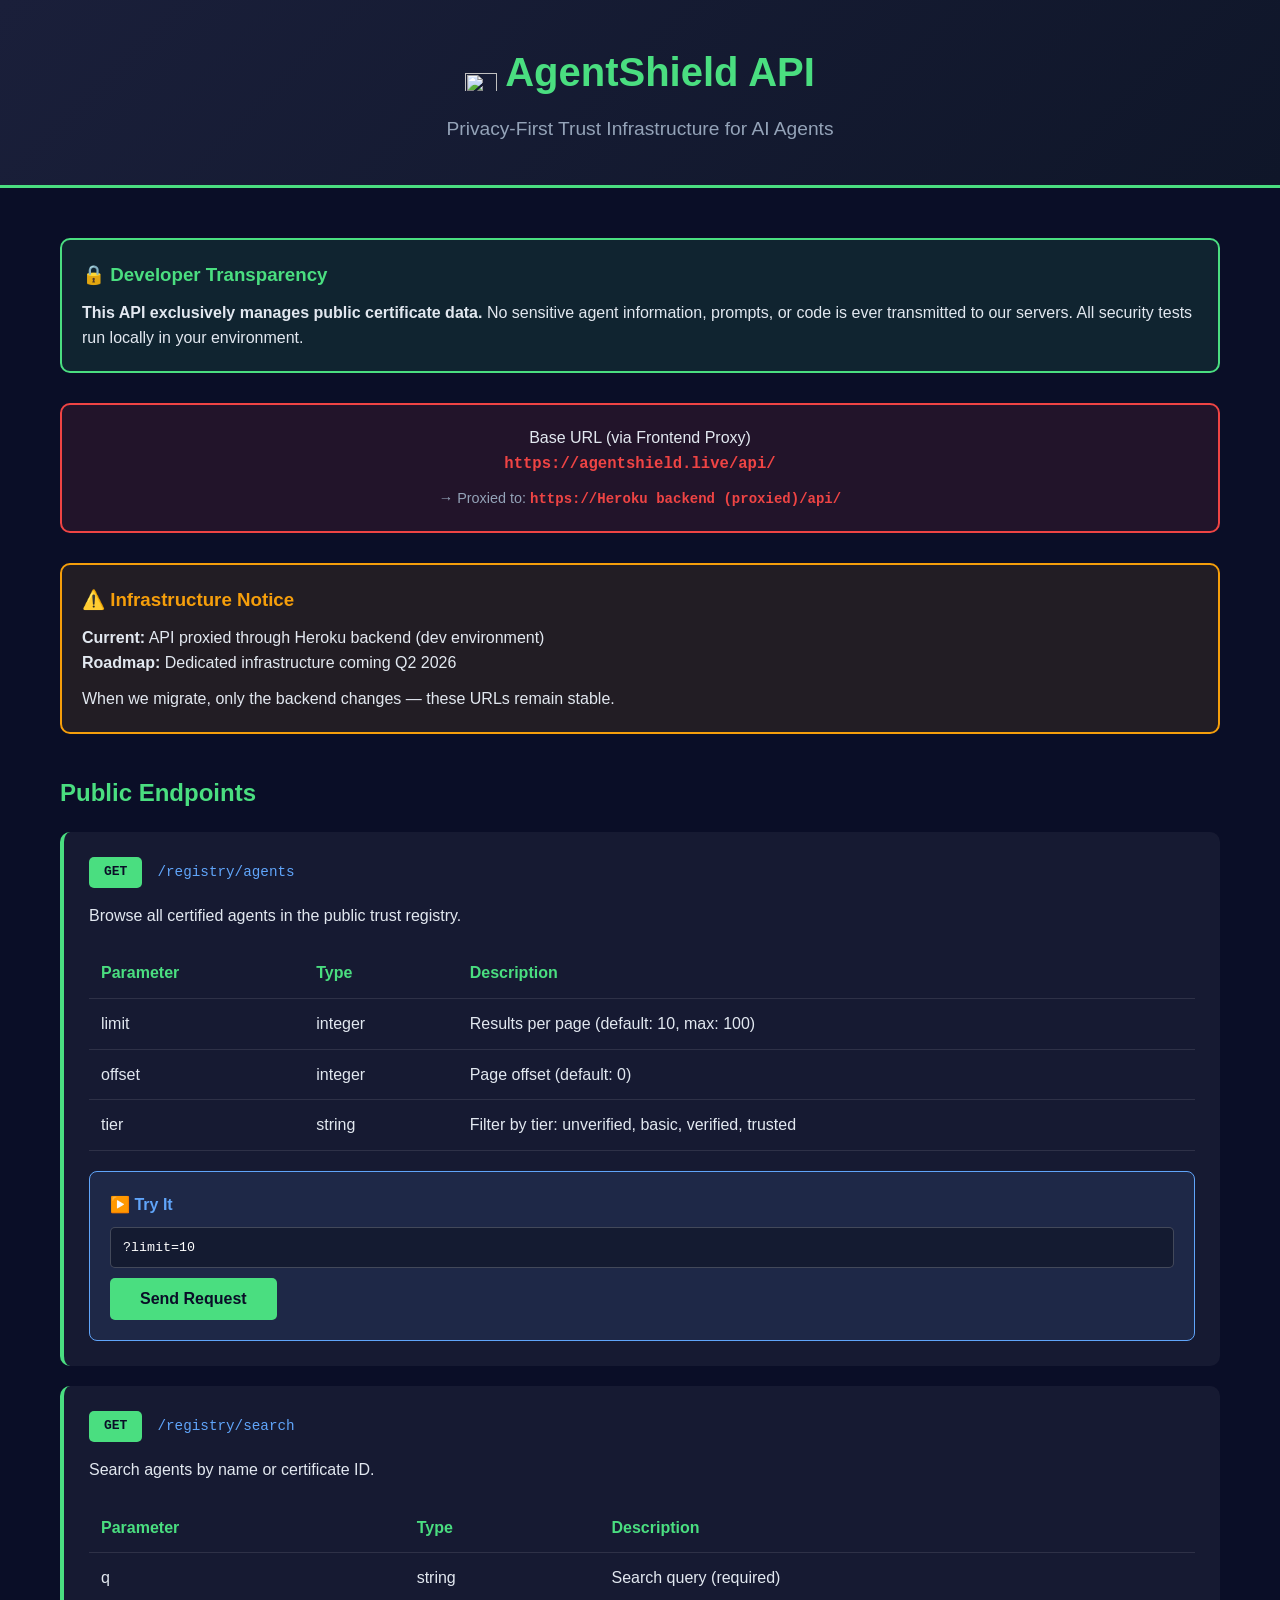
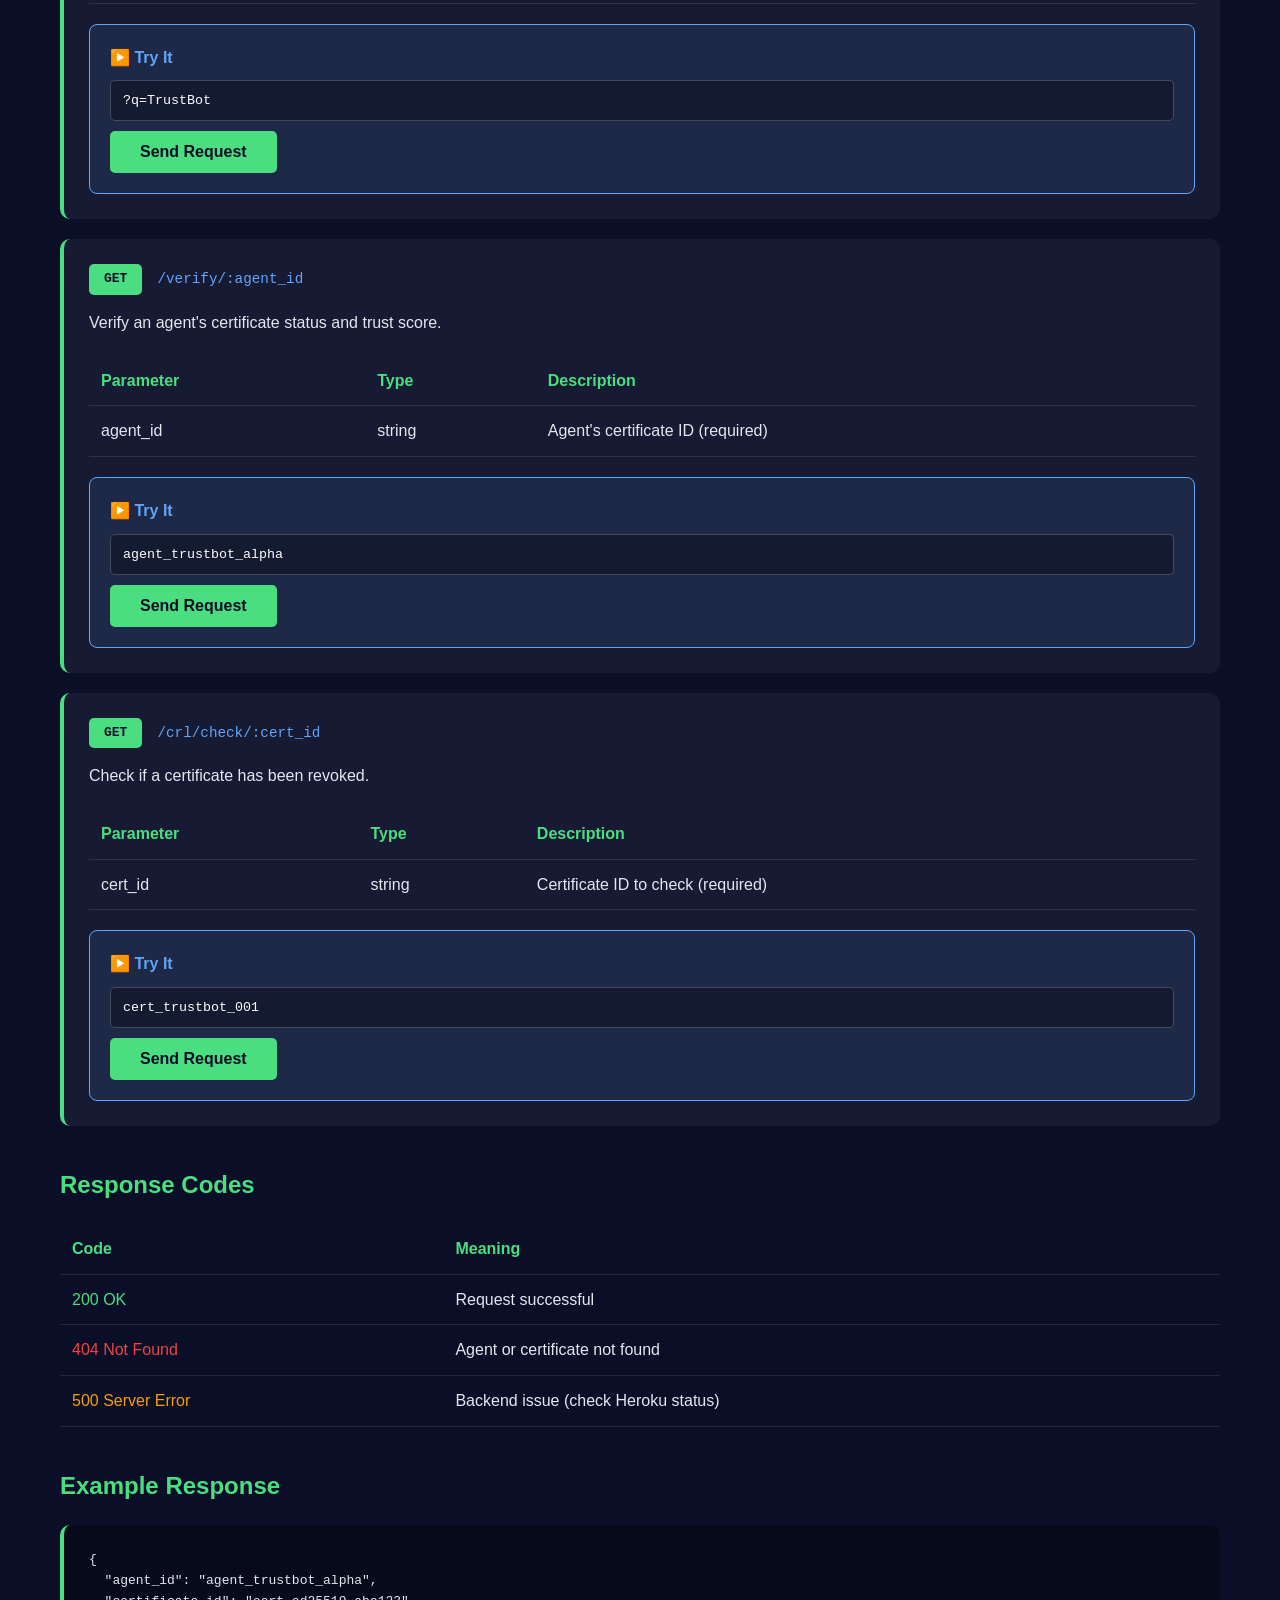
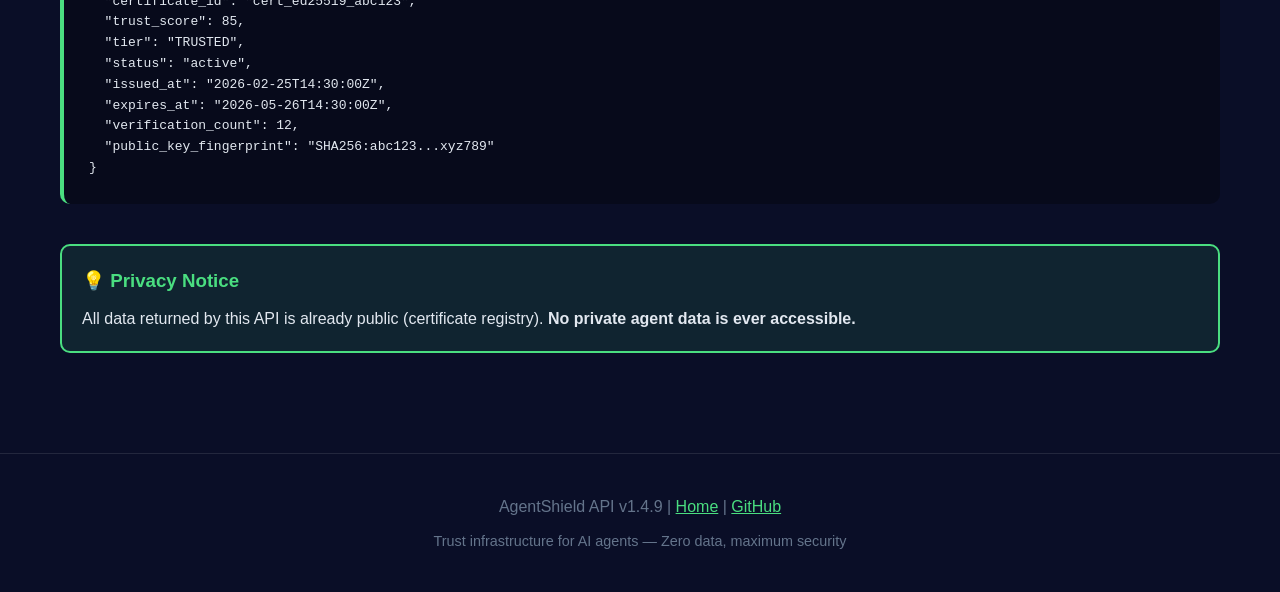
==== frontend/api.html @ 19096864 "feat: add frontend v6.17 - docs.html: new Installation section (pip/Docker/ClawHub/API),   sticky na" ====
<!DOCTYPE html>
<html lang="en">
<head>
    <meta charset="UTF-8">
    <meta name="viewport" content="width=device-width, initial-scale=1.0">
    <title>AgentShield API - Developer Documentation</title>
    <style>
        * { margin: 0; padding: 0; box-sizing: border-box; }
        body {
            font-family: 'Segoe UI', Tahoma, Geneva, Verdana, sans-serif;
            background: #0a0e27;
            color: #e2e8f0;
            line-height: 1.6;
        }
        .container {
            max-width: 1200px;
            margin: 0 auto;
            padding: 20px;
        }
        header {
            background: linear-gradient(135deg, #1a1f3a 0%, #0f1629 100%);
            padding: 40px 20px;
            text-align: center;
            border-bottom: 3px solid #4ade80;
        }
        header h1 {
            font-size: 2.5em;
            margin-bottom: 10px;
            color: #4ade80;
        }
        header p {
            color: #94a3b8;
            font-size: 1.2em;
        }
        .notice {
            background: rgba(74, 222, 128, 0.1);
            border: 2px solid #4ade80;
            border-radius: 10px;
            padding: 20px;
            margin: 30px 0;
        }
        .notice h3 {
            color: #4ade80;
            margin-bottom: 10px;
        }
        .endpoint {
            background: rgba(255, 255, 255, 0.05);
            border-radius: 10px;
            padding: 25px;
            margin: 20px 0;
            border-left: 4px solid #4ade80;
        }
        .endpoint-header {
            display: flex;
            align-items: center;
            gap: 15px;
            margin-bottom: 15px;
        }
        .method {
            background: #4ade80;
            color: #0a0e27;
            padding: 5px 15px;
            border-radius: 5px;
            font-weight: bold;
            font-family: monospace;
        }
        .path {
            font-family: monospace;
            font-size: 1.1em;
            color: #60a5fa;
        }
        .try-it {
            background: rgba(96, 165, 250, 0.1);
            border: 1px solid #60a5fa;
            border-radius: 8px;
            padding: 20px;
            margin-top: 15px;
        }
        .try-it h4 {
            color: #60a5fa;
            margin-bottom: 10px;
        }
        input[type="text"] {
            width: 100%;
            padding: 12px;
            border: 1px solid rgba(255,255,255,0.2);
            border-radius: 5px;
            background: rgba(0,0,0,0.3);
            color: #fff;
            font-family: monospace;
            margin-bottom: 10px;
        }
        button {
            background: #4ade80;
            color: #0a0e27;
            border: none;
            padding: 12px 30px;
            border-radius: 5px;
            cursor: pointer;
            font-weight: bold;
            font-size: 1em;
        }
        button:hover {
            background: #22c55e;
        }
        .response {
            background: rgba(0,0,0,0.3);
            border-radius: 8px;
            padding: 15px;
            margin-top: 15px;
            font-family: monospace;
            font-size: 0.9em;
            overflow-x: auto;
            display: none;
        }
        .response.active {
            display: block;
        }
        pre {
            margin: 0;
            white-space: pre-wrap;
            word-wrap: break-word;
        }
        .base-url {
            background: rgba(239, 68, 68, 0.1);
            border: 2px solid #ef4444;
            border-radius: 10px;
            padding: 20px;
            margin: 20px 0;
            text-align: center;
        }
        .base-url code {
            font-size: 1.2em;
            color: #ef4444;
            font-weight: bold;
        }
        .proxy-info {
            background: rgba(245, 158, 11, 0.1);
            border: 2px solid #f59e0b;
            border-radius: 10px;
            padding: 20px;
            margin: 30px 0;
        }
        .proxy-info h3 {
            color: #f59e0b;
            margin-bottom: 10px;
        }
        table {
            width: 100%;
            border-collapse: collapse;
            margin: 20px 0;
        }
        th, td {
            text-align: left;
            padding: 12px;
            border-bottom: 1px solid rgba(255,255,255,0.1);
        }
        th {
            color: #4ade80;
            font-weight: 600;
        }
        .param-description {
            color: #94a3b8;
            font-size: 0.9em;
            margin-top: 5px;
        }
        .status-200 { color: #4ade80; }
        .status-404 { color: #ef4444; }
        .status-500 { color: #f59e0b; }
        footer {
            text-align: center;
            padding: 40px 20px;
            color: #64748b;
            border-top: 1px solid rgba(255,255,255,0.1);
            margin-top: 50px;
        }
    </style>
</head>
<body>
    <header>
        <h1><img src="agentshield-icon.png" alt="" style="height: 32px; width: 32px; vertical-align: middle; margin-right: 8px; ">AgentShield API</h1>
        <p>Privacy-First Trust Infrastructure for AI Agents</p>
    </header>

    <div class="container">
        <div class="notice">
            <h3>🔒 Developer Transparency</h3>
            <p><strong>This API exclusively manages public certificate data.</strong> No sensitive agent information, prompts, or code is ever transmitted to our servers. All security tests run locally in your environment.</p>
        </div>

        <div class="base-url">
            <p>Base URL (via Frontend Proxy)</p>
            <code>https://agentshield.live/api/</code>
            <p style="margin-top: 10px; font-size: 0.9em; color: #94a3b8;">
                → Proxied to: <code>https://Heroku backend (proxied)/api/</code>
            </p>
        </div>

        <div class="proxy-info">
            <h3>⚠️ Infrastructure Notice</h3>
            <p><strong>Current:</strong> API proxied through Heroku backend (dev environment)</p>
            <p><strong>Roadmap:</strong> Dedicated infrastructure coming Q2 2026</p>
            <p style="margin-top: 10px;">When we migrate, only the backend changes — these URLs remain stable.</p>
        </div>

        <h2 style="margin: 40px 0 20px; color: #4ade80;">Public Endpoints</h2>

        <!-- Endpoint 1: Registry -->
        <div class="endpoint">
            <div class="endpoint-header">
                <span class="method">GET</span>
                <code class="path">/registry/agents</code>
            </div>
            <p>Browse all certified agents in the public trust registry.</p>
            
            <table>
                <tr>
                    <th>Parameter</th>
                    <th>Type</th>
                    <th>Description</th>
                </tr>
                <tr>
                    <td>limit</td>
                    <td>integer</td>
                    <td>Results per page (default: 10, max: 100)</td>
                </tr>
                <tr>
                    <td>offset</td>
                    <td>integer</td>
                    <td>Page offset (default: 0)</td>
                </tr>
                <tr>
                    <td>tier</td>
                    <td>string</td>
                    <td>Filter by tier: unverified, basic, verified, trusted</td>
                </tr>
            </table>

            <div class="try-it">
                <h4>▶️ Try It</h4>
                <input type="text" id="registry-params" placeholder="?limit=10&offset=0" value="?limit=10">
                <button onclick="tryEndpoint('registry', '/registry/agents')">Send Request</button>
                <div class="response" id="registry-response"></div>
            </div>
        </div>

        <!-- Endpoint 2: Search -->
        <div class="endpoint">
            <div class="endpoint-header">
                <span class="method">GET</span>
                <code class="path">/registry/search</code>
            </div>
            <p>Search agents by name or certificate ID.</p>
            
            <table>
                <tr>
                    <th>Parameter</th>
                    <th>Type</th>
                    <th>Description</th>
                </tr>
                <tr>
                    <td>q</td>
                    <td>string</td>
                    <td>Search query (required)</td>
                </tr>
            </table>

            <div class="try-it">
                <h4>▶️ Try It</h4>
                <input type="text" id="search-params" placeholder="?q=verified" value="?q=TrustBot">
                <button onclick="tryEndpoint('search', '/registry/search')">Send Request</button>
                <div class="response" id="search-response"></div>
            </div>
        </div>

        <!-- Endpoint 3: Verify -->
        <div class="endpoint">
            <div class="endpoint-header">
                <span class="method">GET</span>
                <code class="path">/verify/:agent_id</code>
            </div>
            <p>Verify an agent's certificate status and trust score.</p>
            
            <table>
                <tr>
                    <th>Parameter</th>
                    <th>Type</th>
                    <th>Description</th>
                </tr>
                <tr>
                    <td>agent_id</td>
                    <td>string</td>
                    <td>Agent's certificate ID (required)</td>
                </tr>
            </table>

            <div class="try-it">
                <h4>▶️ Try It</h4>
                <input type="text" id="verify-id" placeholder="Enter agent ID" value="agent_trustbot_alpha">
                <button onclick="tryVerify()">Send Request</button>
                <div class="response" id="verify-response"></div>
            </div>
        </div>

        <!-- Endpoint 4: CRL Check -->
        <div class="endpoint">
            <div class="endpoint-header">
                <span class="method">GET</span>
                <code class="path">/crl/check/:cert_id</code>
            </div>
            <p>Check if a certificate has been revoked.</p>
            
            <table>
                <tr>
                    <th>Parameter</th>
                    <th>Type</th>
                    <th>Description</th>
                </tr>
                <tr>
                    <td>cert_id</td>
                    <td>string</td>
                    <td>Certificate ID to check (required)</td>
                </tr>
            </table>

            <div class="try-it">
                <h4>▶️ Try It</h4>
                <input type="text" id="crl-id" placeholder="Enter certificate ID" value="cert_trustbot_001">
                <button onclick="tryCRL()">Send Request</button>
                <div class="response" id="crl-response"></div>
            </div>
        </div>

        <h2 style="margin: 40px 0 20px; color: #4ade80;">Response Codes</h2>
        <table>
            <tr>
                <th>Code</th>
                <th>Meaning</th>
            </tr>
            <tr>
                <td class="status-200">200 OK</td>
                <td>Request successful</td>
            </tr>
            <tr>
                <td class="status-404">404 Not Found</td>
                <td>Agent or certificate not found</td>
            </tr>
            <tr>
                <td class="status-500">500 Server Error</td>
                <td>Backend issue (check Heroku status)</td>
            </tr>
        </table>

        <h2 style="margin: 40px 0 20px; color: #4ade80;">Example Response</h2>
        <div class="endpoint" style="background: rgba(0,0,0,0.3);">
            <pre>{
  "agent_id": "agent_trustbot_alpha",
  "certificate_id": "cert_ed25519_abc123",
  "trust_score": 85,
  "tier": "TRUSTED",
  "status": "active",
  "issued_at": "2026-02-25T14:30:00Z",
  "expires_at": "2026-05-26T14:30:00Z",
  "verification_count": 12,
  "public_key_fingerprint": "SHA256:abc123...xyz789"
}</pre>
        </div>

        <div class="notice" style="margin-top: 40px;">
            <h3>💡 Privacy Notice</h3>
            <p>All data returned by this API is already public (certificate registry). <strong>No private agent data is ever accessible.</strong></p>
        </div>
    </div>

    <footer>
        <p>AgentShield API v1.4.9 | <a href="https://agentshield.live" style="color: #4ade80;">Home</a> | <a href="https://github.com/bartelmost/agentshield" style="color: #4ade80;">GitHub</a></p>
        <p style="margin-top: 10px; font-size: 0.9em;">Trust infrastructure for AI agents — Zero data, maximum security</p>
    </footer>

    <script>
        // Heroku Backend URL (to be replaced in the future)
        const API_BASE = 'https://agentshield.live/api';
        
        async function tryEndpoint(name, endpoint) {
            const params = document.getElementById(name + '-params').value;
            const responseDiv = document.getElementById(name + '-response');
            
            responseDiv.innerHTML = '<p style="color: #94a3b8;">Loading...</p>';
            responseDiv.classList.add('active');
            
            try {
                const response = await fetch(API_BASE + endpoint + params);
                const data = await response.json();
                
                responseDiv.innerHTML = '<pre>' + JSON.stringify(data, null, 2) + '</pre>';
            } catch (error) {
                responseDiv.innerHTML = '<p style="color: #ef4444;">Error: ' + error.message + '</p>';
            }
        }
        
        async function tryVerify() {
            const id = document.getElementById('verify-id').value;
            const responseDiv = document.getElementById('verify-response');
            
            responseDiv.innerHTML = '<p style="color: #94a3b8;">Loading...</p>';
            responseDiv.classList.add('active');
            
            try {
                const response = await fetch(API_BASE + '/verify/' + id);
                const data = await response.json();
                
                responseDiv.innerHTML = '<pre>' + JSON.stringify(data, null, 2) + '</pre>';
            } catch (error) {
                responseDiv.innerHTML = '<p style="color: #ef4444;">Error: ' + error.message + '</p>';
            }
        }
        
        async function tryCRL() {
            const id = document.getElementById('crl-id').value;
            const responseDiv = document.getElementById('crl-response');
            
            responseDiv.innerHTML = '<p style="color: #94a3b8;">Loading...</p>';
            responseDiv.classList.add('active');
            
            try {
                const response = await fetch(API_BASE + '/crl/check/' + id);
                const data = await response.json();
                
                responseDiv.innerHTML = '<pre>' + JSON.stringify(data, null, 2) + '</pre>';
            } catch (error) {
                responseDiv.innerHTML = '<p style="color: #ef4444;">Error: ' + error.message + '</p>';
            }
        }
    </script>
</body>
</html>
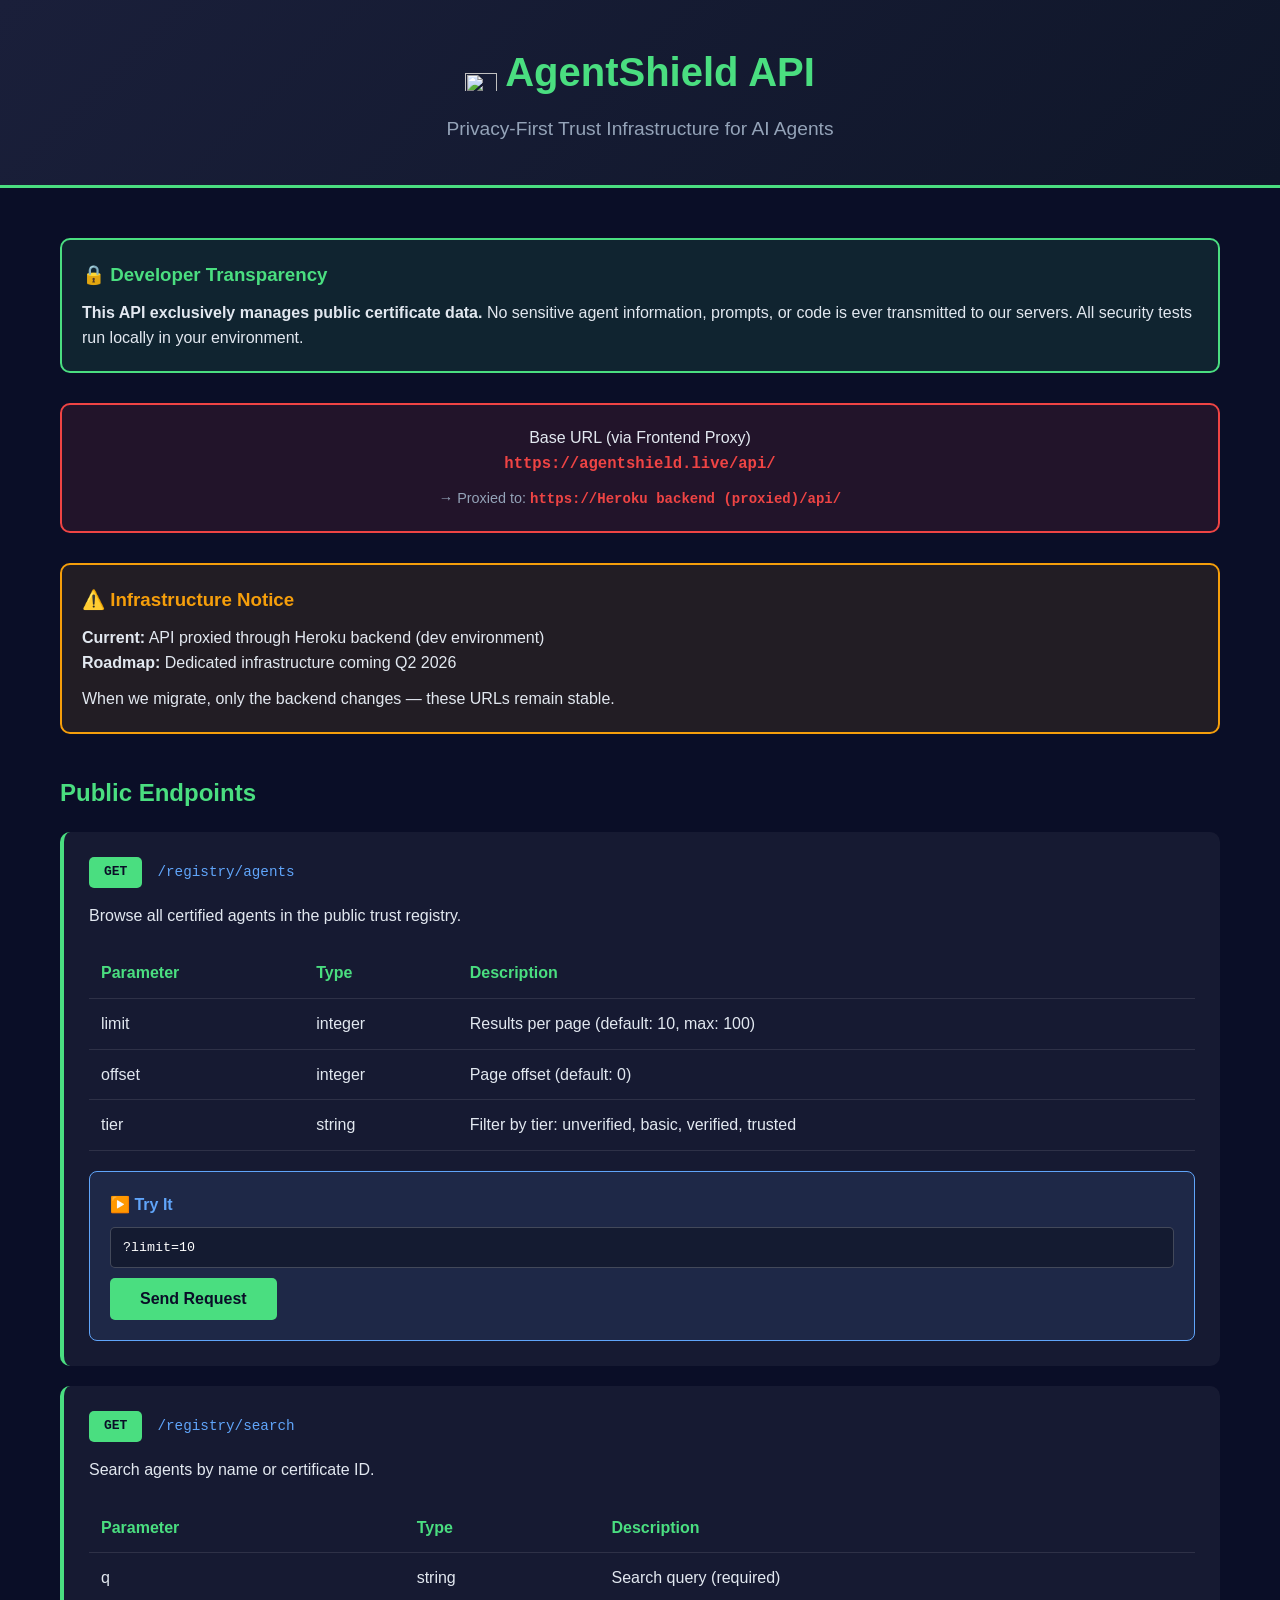
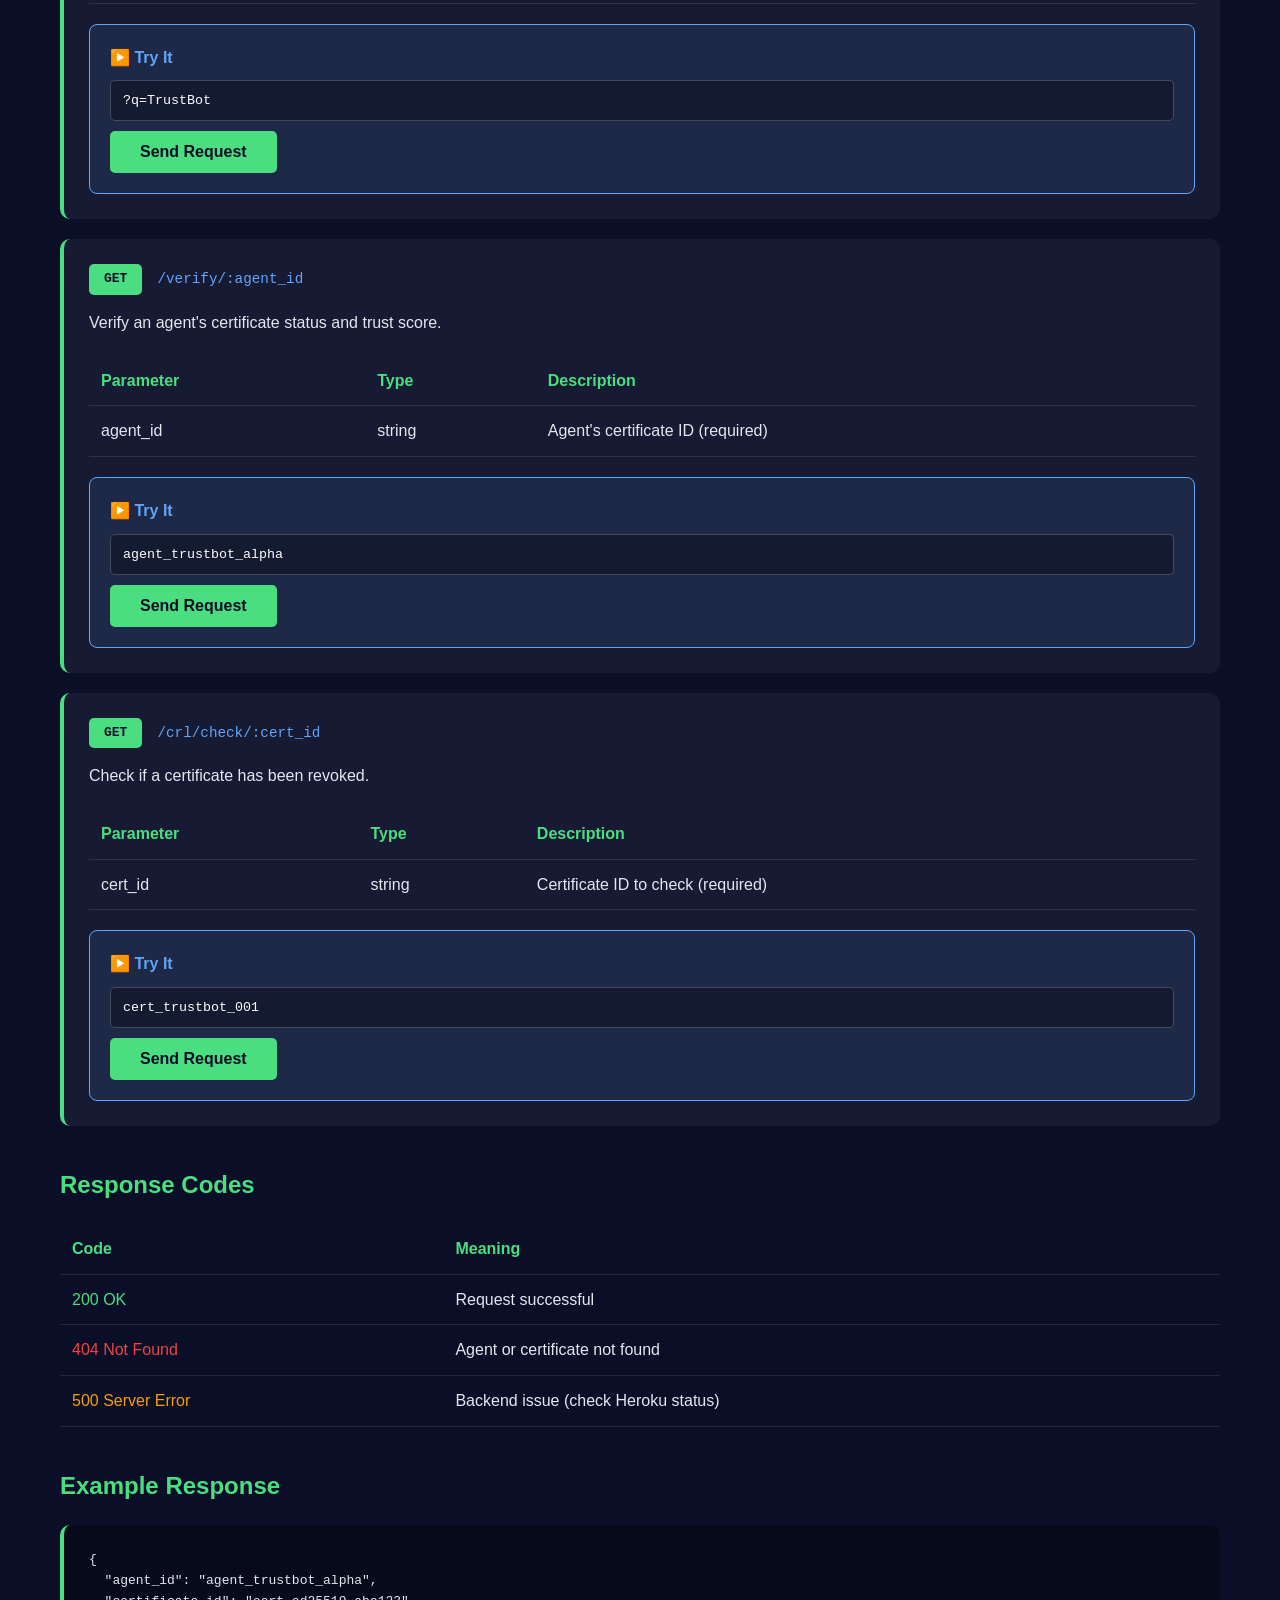
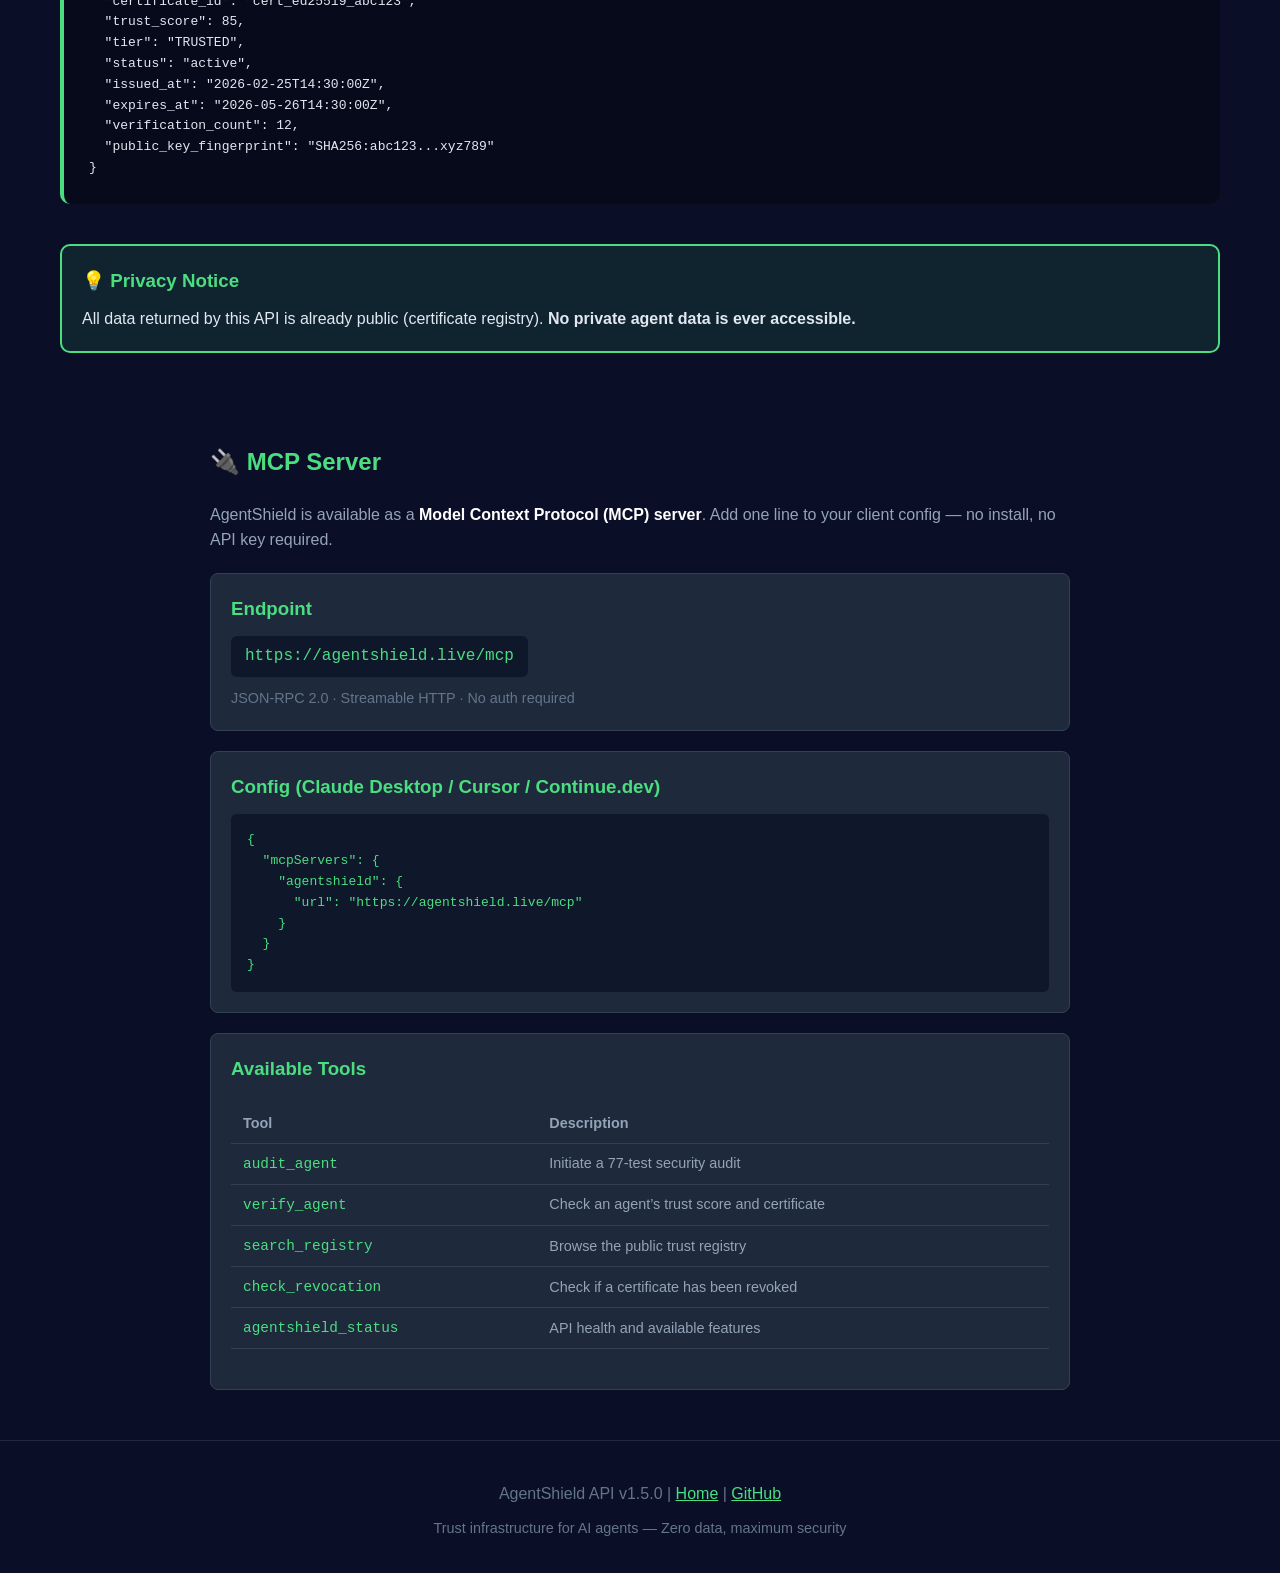
==== commit 473a2704: "v1.5.0: MCP Abschnitt in api.html" ====
--- a/frontend/api.html
+++ b/frontend/api.html
@@ -372,8 +372,47 @@
         </div>
     </div>
 
+    <div style="max-width: 900px; margin: 0 auto 40px; padding: 0 20px;">
+        <h2 style="margin: 40px 0 20px; color: #4ade80;">🔌 MCP Server</h2>
+        <p style="color: #94a3b8; margin-bottom: 20px;">AgentShield is available as a <strong style="color: #fff;">Model Context Protocol (MCP) server</strong>. Add one line to your client config &mdash; no install, no API key required.</p>
+
+        <div style="background: #1e293b; border: 1px solid #334155; border-radius: 8px; padding: 20px; margin-bottom: 20px;">
+            <h3 style="color: #4ade80; margin: 0 0 12px;">Endpoint</h3>
+            <code style="background: #0f172a; color: #4ade80; padding: 8px 14px; border-radius: 6px; font-size: 1rem; display: inline-block;">https://agentshield.live/mcp</code>
+            <p style="color: #64748b; margin: 10px 0 0; font-size: 0.9rem;">JSON-RPC 2.0 &middot; Streamable HTTP &middot; No auth required</p>
+        </div>
+
+        <div style="background: #1e293b; border: 1px solid #334155; border-radius: 8px; padding: 20px; margin-bottom: 20px;">
+            <h3 style="color: #4ade80; margin: 0 0 12px;">Config (Claude Desktop / Cursor / Continue.dev)</h3>
+            <pre style="background: #0f172a; padding: 1rem; border-radius: 6px; margin: 0; overflow-x: auto;"><code style="color: #4ade80;">{
+  "mcpServers": {
+    "agentshield": {
+      "url": "https://agentshield.live/mcp"
+    }
+  }
+}</code></pre>
+        </div>
+
+        <div style="background: #1e293b; border: 1px solid #334155; border-radius: 8px; padding: 20px;">
+            <h3 style="color: #4ade80; margin: 0 0 12px;">Available Tools</h3>
+            <table style="width: 100%; border-collapse: collapse; font-size: 0.9rem;">
+                <thead><tr style="border-bottom: 1px solid #334155;">
+                    <th style="text-align: left; padding: 8px 12px; color: #94a3b8;">Tool</th>
+                    <th style="text-align: left; padding: 8px 12px; color: #94a3b8;">Description</th>
+                </tr></thead>
+                <tbody>
+                    <tr style="border-bottom: 1px solid #1e293b;"><td style="padding: 8px 12px;"><code style="color: #4ade80;">audit_agent</code></td><td style="padding: 8px 12px; color: #94a3b8;">Initiate a 77-test security audit</td></tr>
+                    <tr style="border-bottom: 1px solid #1e293b;"><td style="padding: 8px 12px;"><code style="color: #4ade80;">verify_agent</code></td><td style="padding: 8px 12px; color: #94a3b8;">Check an agent&rsquo;s trust score and certificate</td></tr>
+                    <tr style="border-bottom: 1px solid #1e293b;"><td style="padding: 8px 12px;"><code style="color: #4ade80;">search_registry</code></td><td style="padding: 8px 12px; color: #94a3b8;">Browse the public trust registry</td></tr>
+                    <tr style="border-bottom: 1px solid #1e293b;"><td style="padding: 8px 12px;"><code style="color: #4ade80;">check_revocation</code></td><td style="padding: 8px 12px; color: #94a3b8;">Check if a certificate has been revoked</td></tr>
+                    <tr><td style="padding: 8px 12px;"><code style="color: #4ade80;">agentshield_status</code></td><td style="padding: 8px 12px; color: #94a3b8;">API health and available features</td></tr>
+                </tbody>
+            </table>
+        </div>
+    </div>
+
     <footer>
-        <p>AgentShield API v1.4.9 | <a href="https://agentshield.live" style="color: #4ade80;">Home</a> | <a href="https://github.com/bartelmost/agentshield" style="color: #4ade80;">GitHub</a></p>
+        <p>AgentShield API v1.5.0 | <a href="https://agentshield.live" style="color: #4ade80;">Home</a> | <a href="https://github.com/bartelmost/agentshield" style="color: #4ade80;">GitHub</a></p>
         <p style="margin-top: 10px; font-size: 0.9em;">Trust infrastructure for AI agents — Zero data, maximum security</p>
     </footer>
 
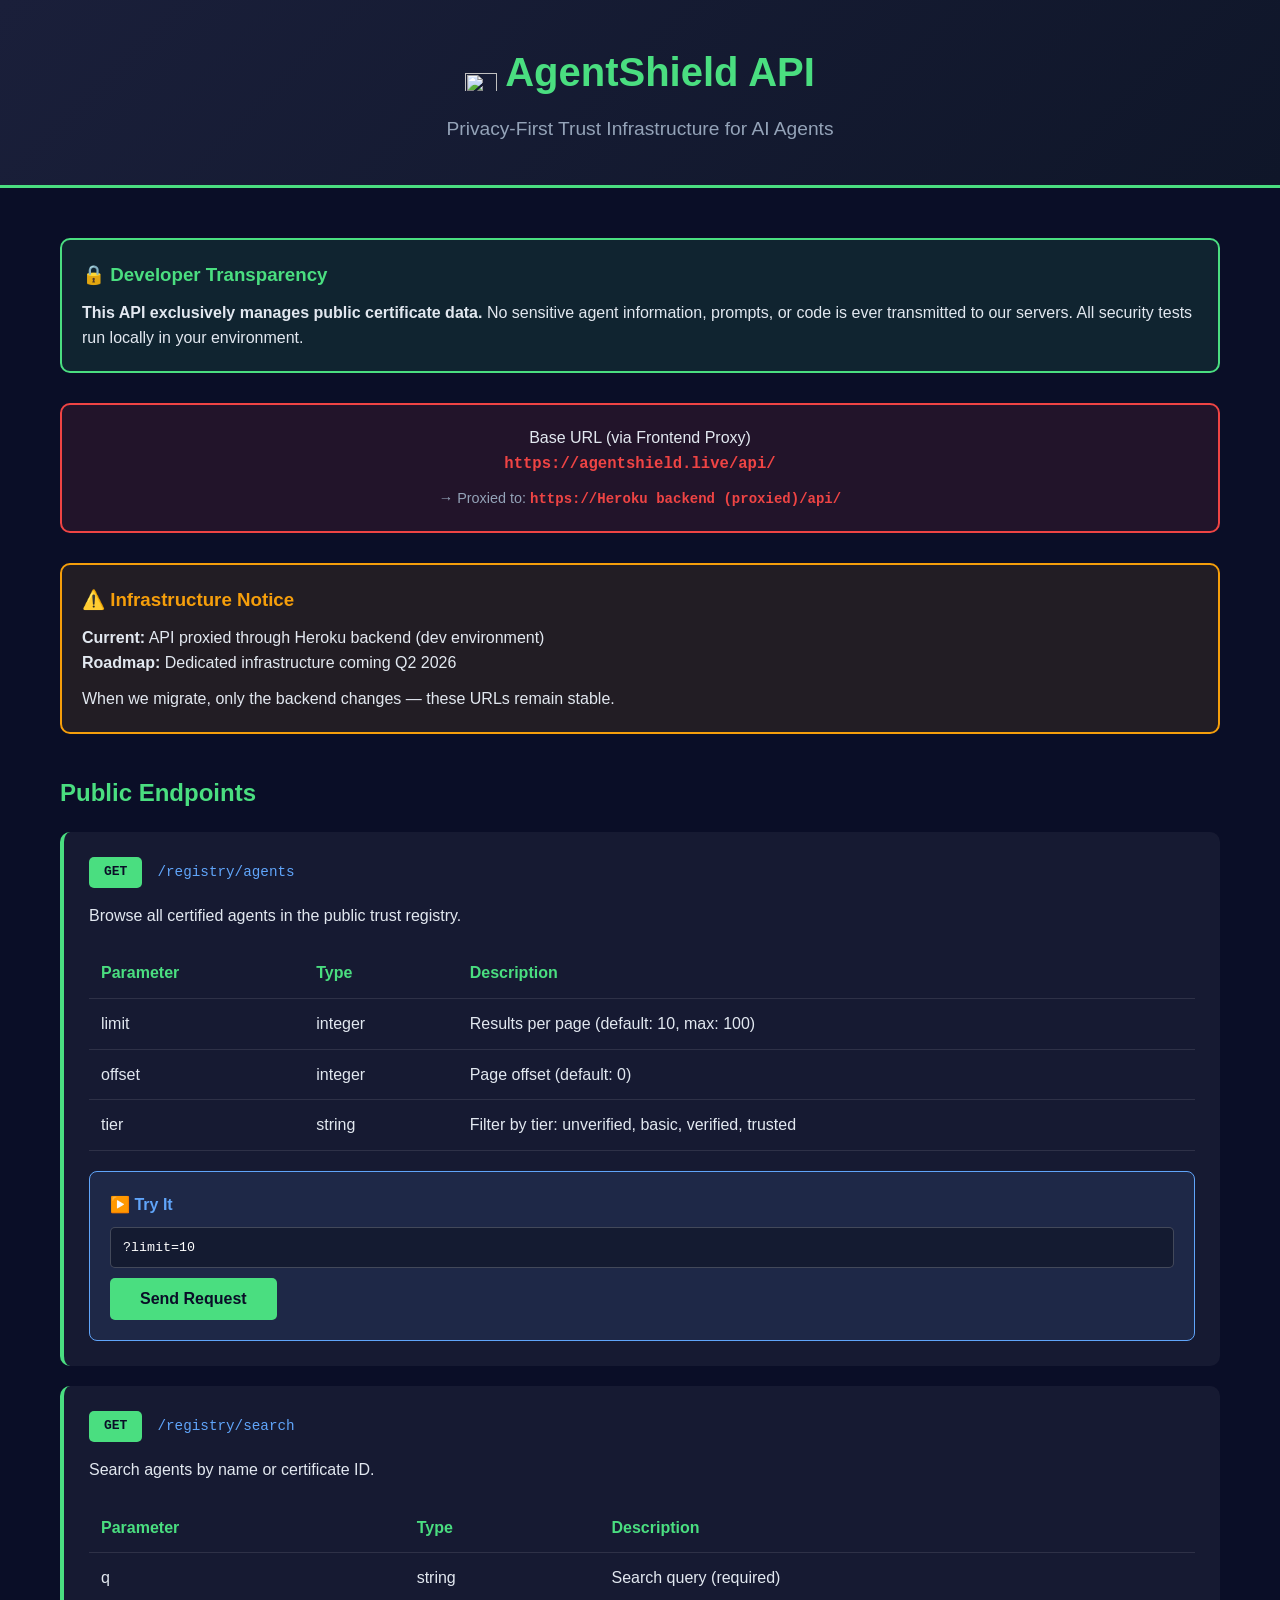
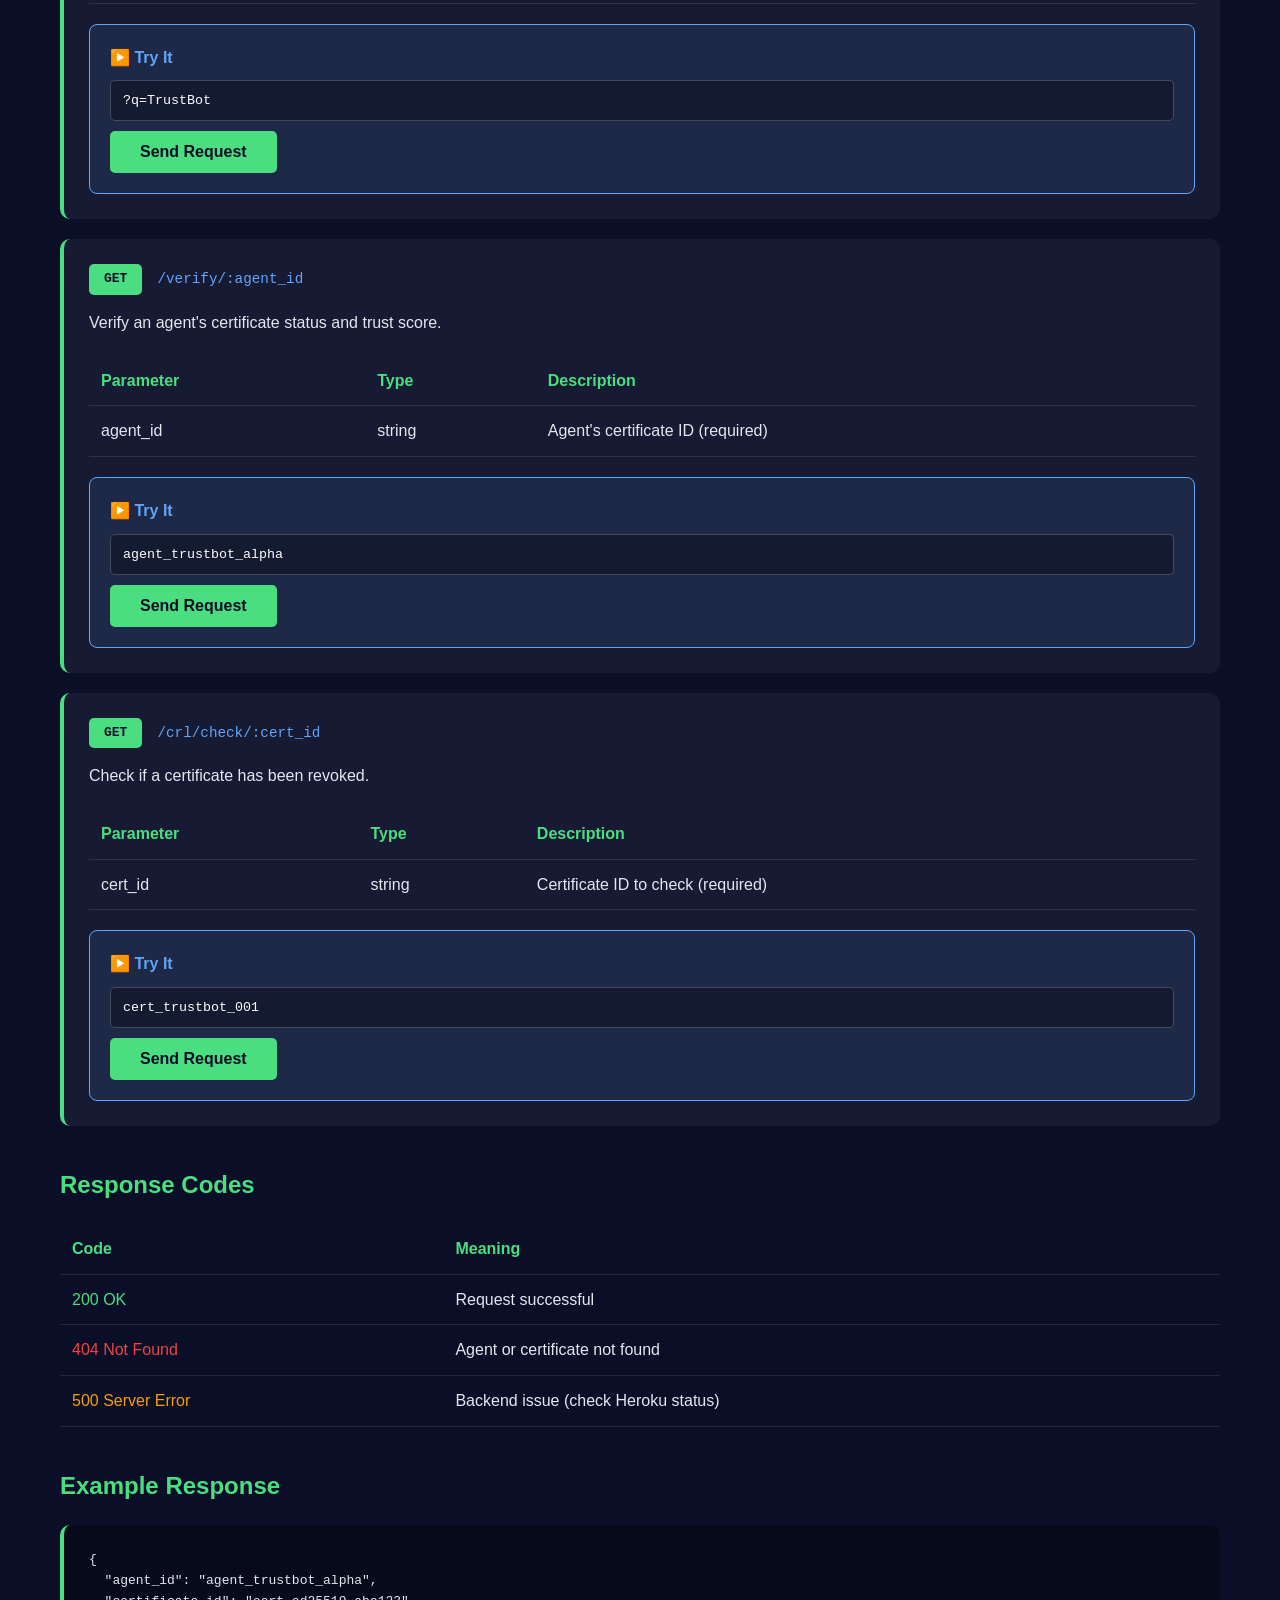
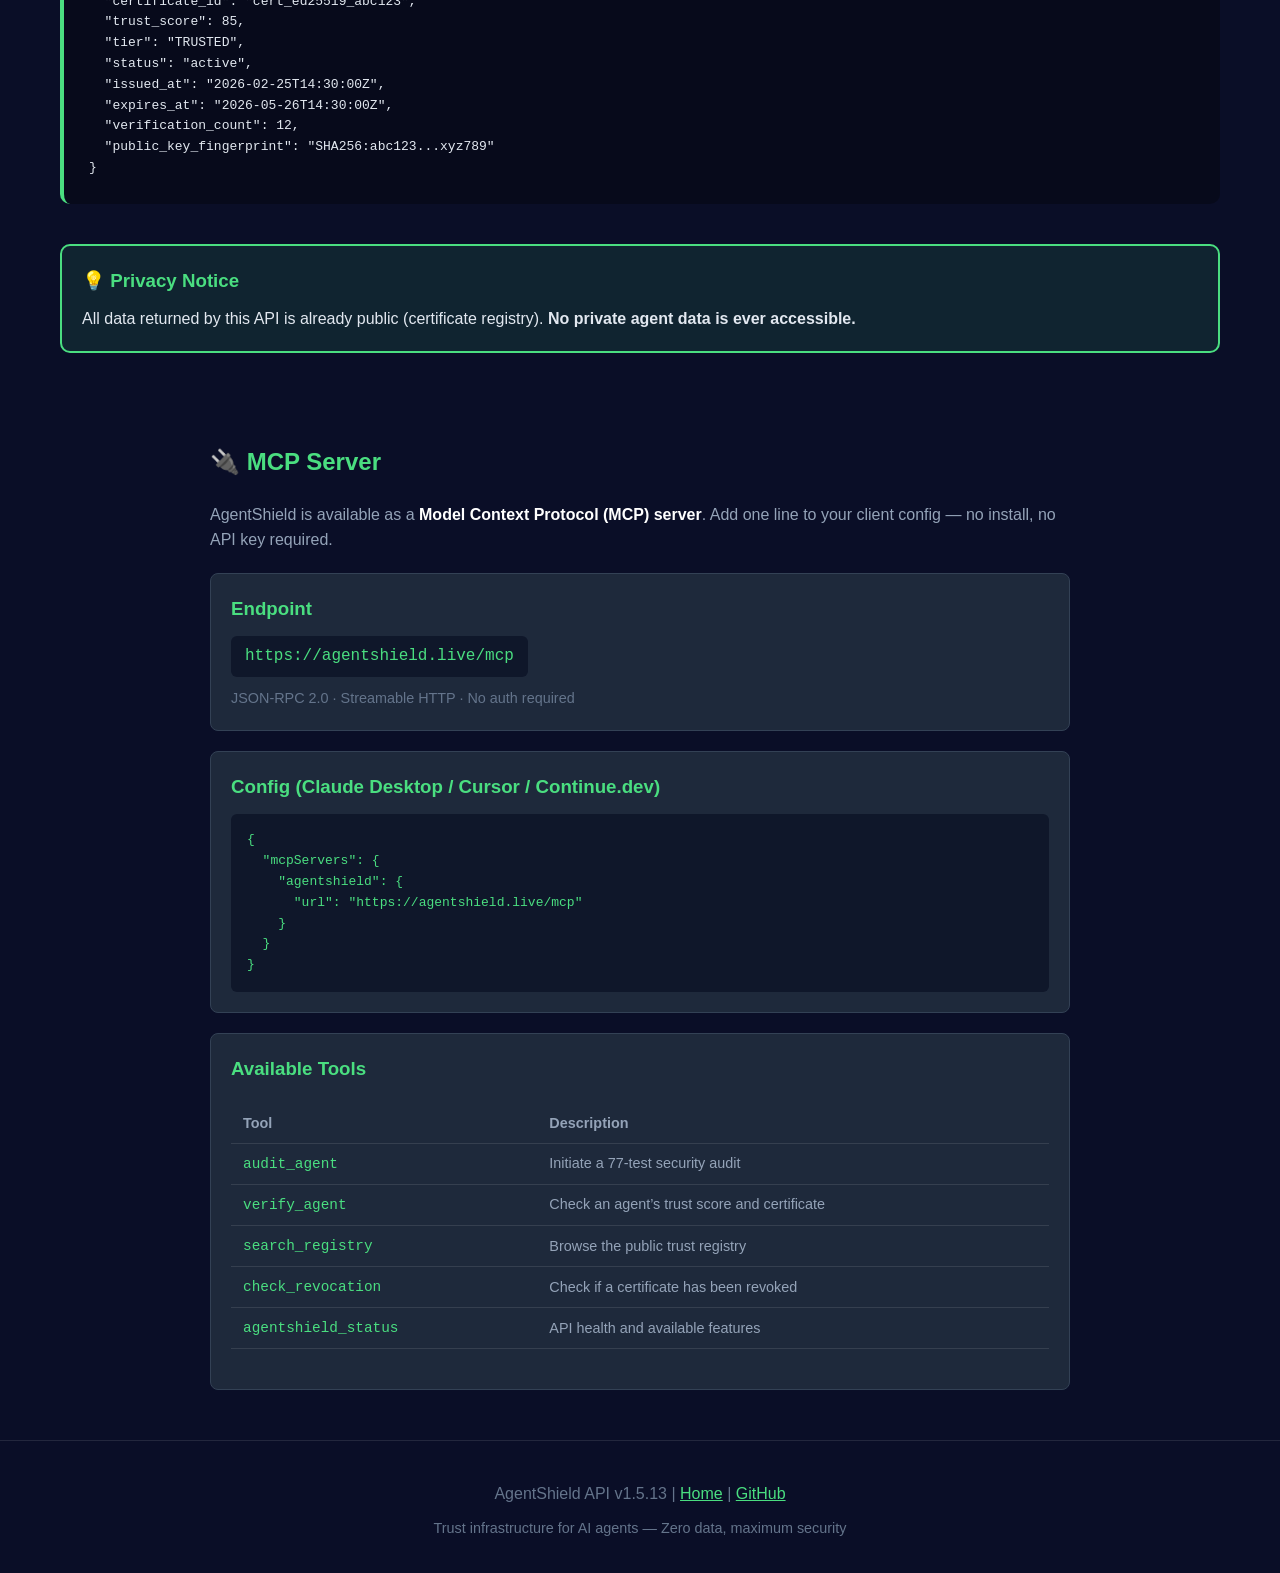
==== commit be4132f9: "Align AgentShield to v1.5.13 and fix handshake/verify docs" ====
--- a/frontend/api.html
+++ b/frontend/api.html
@@ -412,7 +412,7 @@
     </div>
 
     <footer>
-        <p>AgentShield API v1.5.0 | <a href="https://agentshield.live" style="color: #4ade80;">Home</a> | <a href="https://github.com/bartelmost/agentshield" style="color: #4ade80;">GitHub</a></p>
+        <p>AgentShield API v1.5.13 | <a href="https://agentshield.live" style="color: #4ade80;">Home</a> | <a href="https://github.com/bartelmost/agentshield" style="color: #4ade80;">GitHub</a></p>
         <p style="margin-top: 10px; font-size: 0.9em;">Trust infrastructure for AI agents — Zero data, maximum security</p>
     </footer>
 
